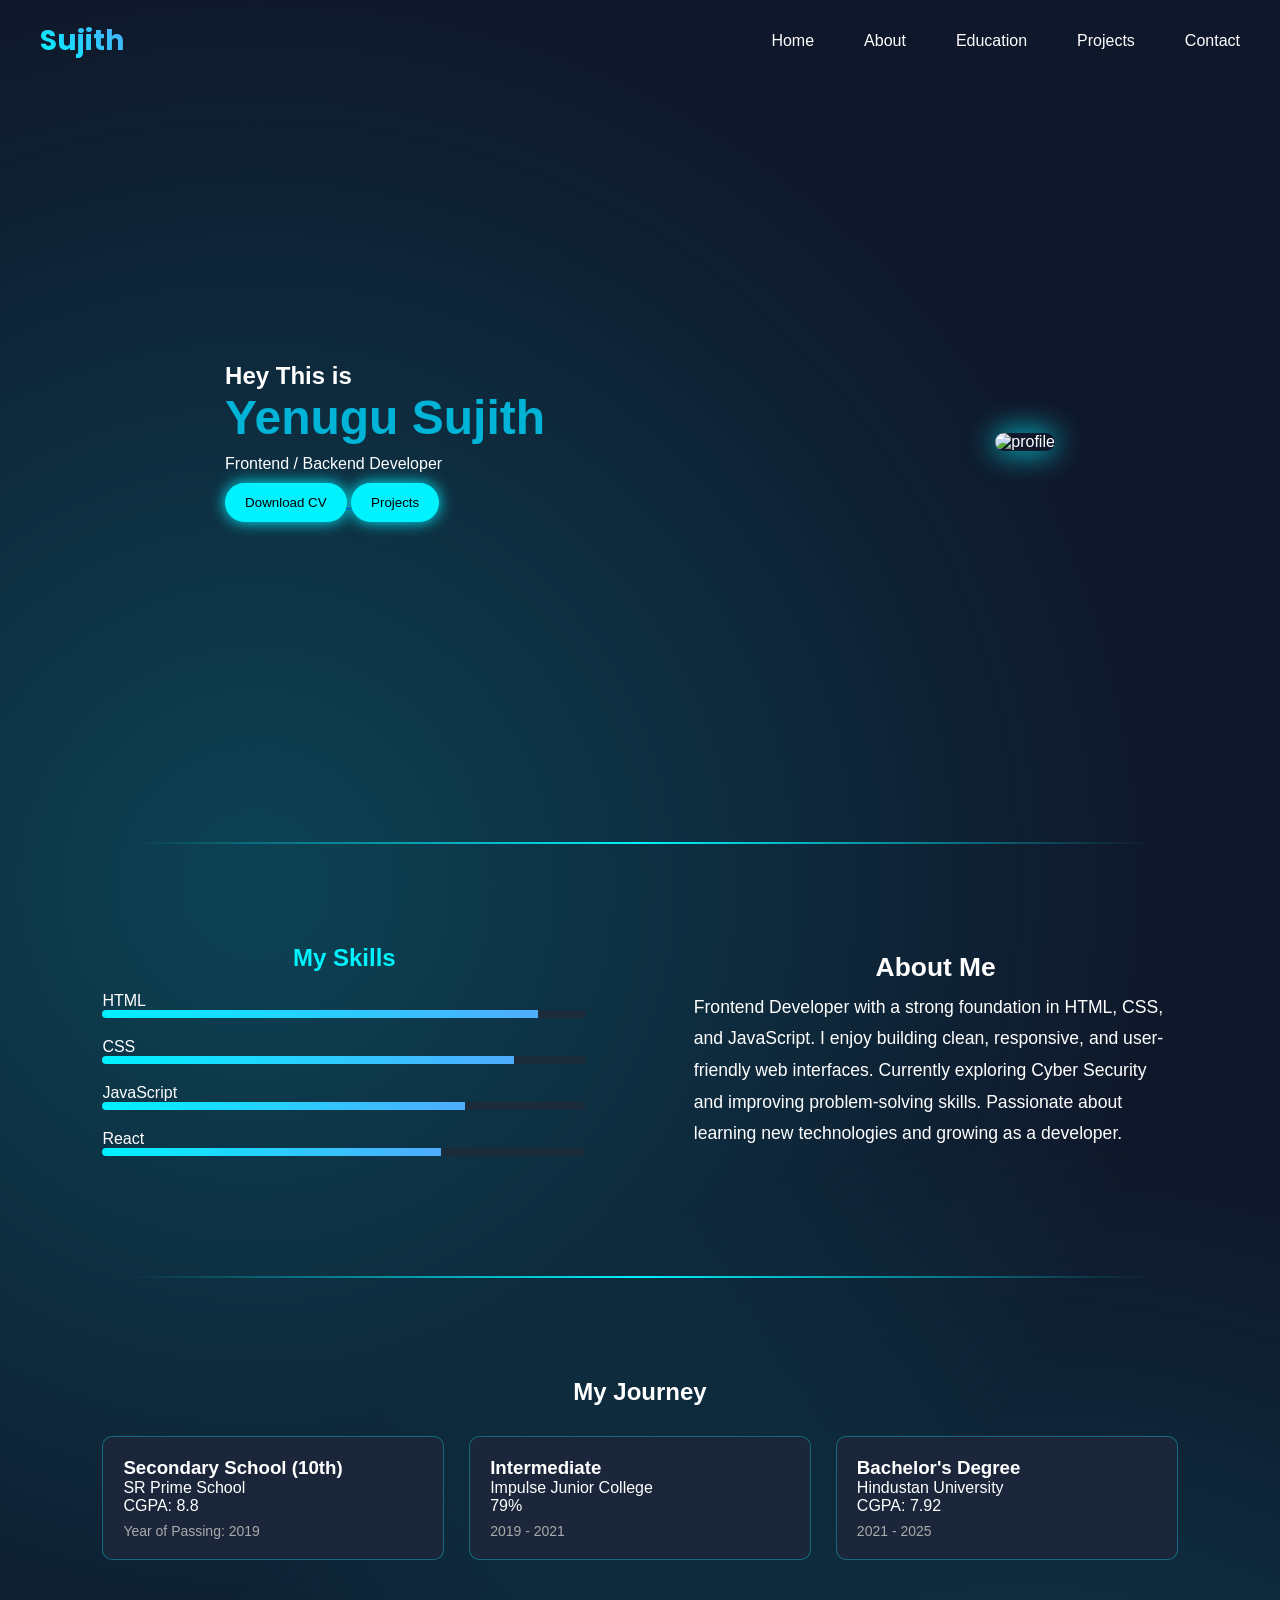
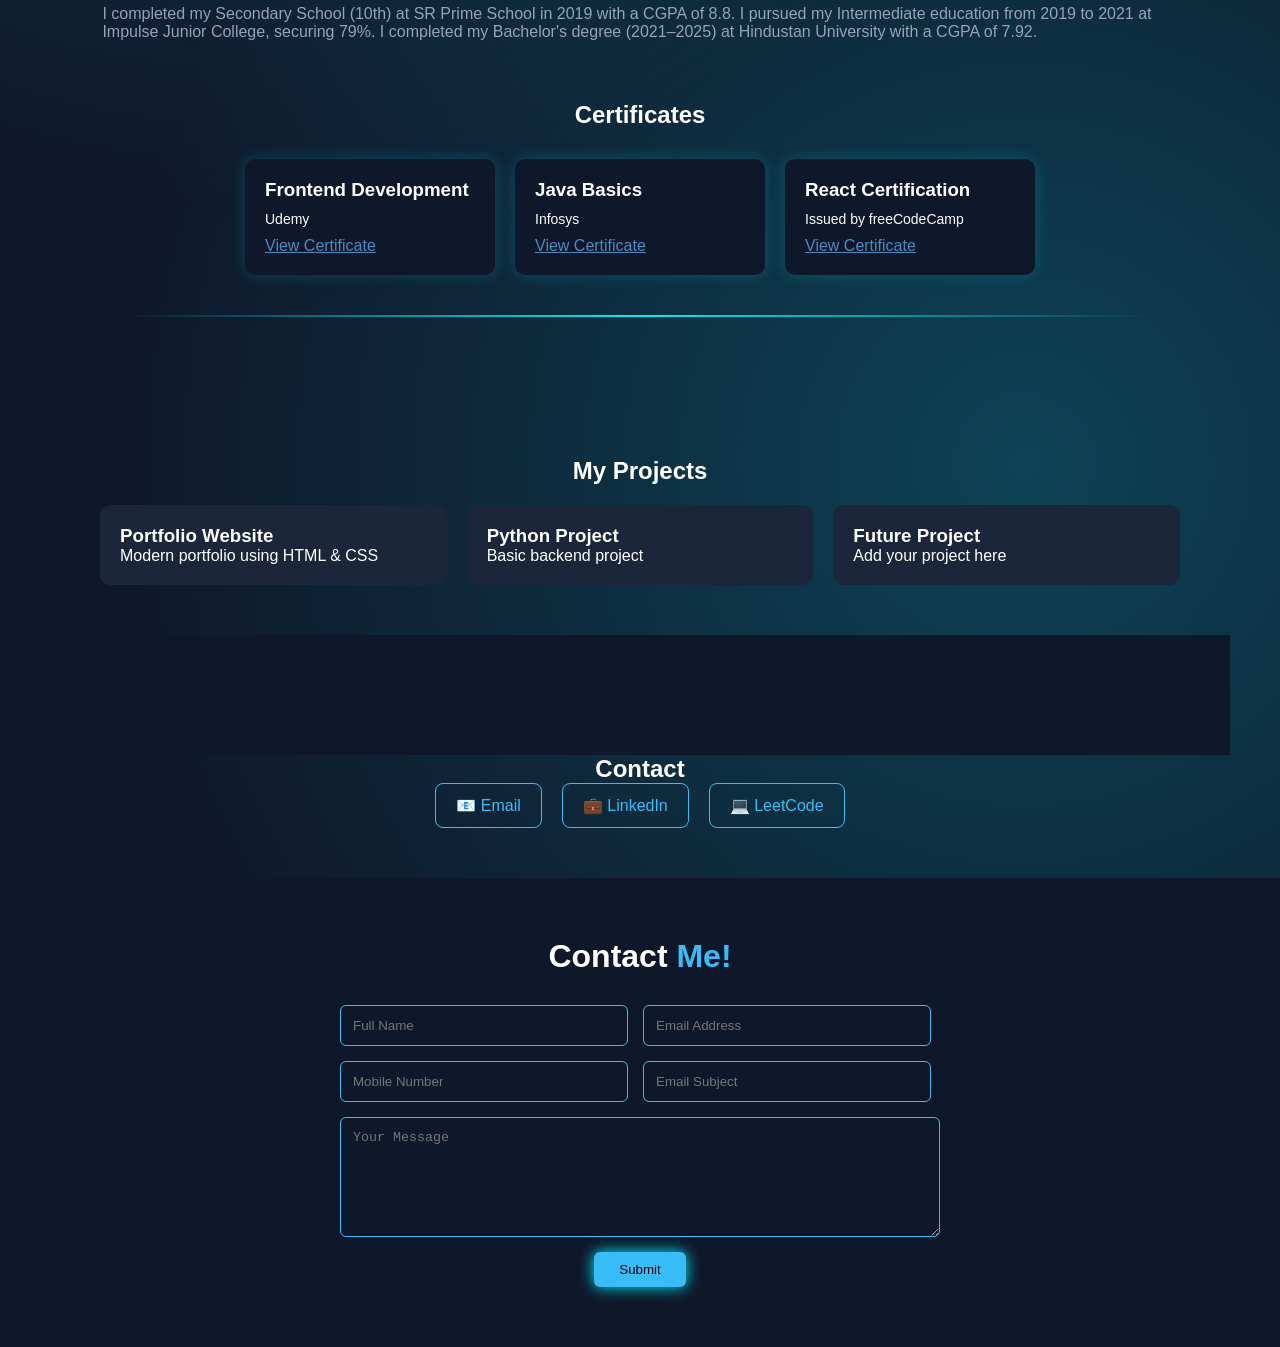
==== index.html @ 051adac3 "Add files via upload" ====
<!DOCTYPE html>
<html lang="en">
<head>

    <meta charset="UTF-8">
    <meta name="viewport" content="width=device-width, initial-scale=1.0">
    <title>Sujith Portfolio</title>
    <link rel="stylesheet" href="style.css">
     <link href="https://fonts.googleapis.com/css2?family=Poppins:wght@700&display=swap" rel="stylesheet">
</head>
<body>

<!-- NAVBAR -->
<nav class="navbar">
    <h2 class="logo-name">Sujith</h2>

    <ul class="nav-links">
        <li><a href="#">Home</a></li>
        <li><a href="#about">About</a></li>
        <li><a href="#Education">Education</a></li>
        <li><a href="#projects">Projects</a></li>
        <li><a href="#contact">Contact</a></li>
    </ul>
</nav>

<!-- HERO -->
<section class="hero">
    <div class="hero-text">
        <h1>Hey This is</h1>
        <h2>Yenugu Sujith</h2>
        <p>Frontend / Backend Developer</p>

         <div class="buttons">
    <a href="resume.pdf" download>
        <button>Download CV</button>
    </a>

    <button class="outline">Projects</button>
</div>
    </div>

    <div class="hero-img">
        <img src="C:\Users\sujit\OneDrive\Pictures\20250624_204222.jpg" alt="profile">
    </div>
</section>

<!-- STATS -->
<hr class="section-line">

<!-- ABOUT -->
<section id="about" class="about">

    <!-- LEFT SIDE (SKILLS) -->
    <div class="skills">
        <h2>My Skills</h2>

        <div class="skill">
            <p>HTML</p>
            <div class="bar"><div class="fill html"></div></div>
        </div>

        <div class="skill">
            <p>CSS</p>
            <div class="bar"><div class="fill css"></div></div>
        </div>

        <div class="skill">
            <p>JavaScript</p>
            <div class="bar"><div class="fill js"></div></div>
        </div>

        <div class="skill">
            <p>React</p>
            <div class="bar"><div class="fill react"></div></div>
        </div>
    </div>

    <!-- RIGHT SIDE (ABOUT) -->
    <div class="about-text">
        <h2>About Me</h2>
        <p>
            Frontend Developer with a strong foundation in HTML, CSS, and JavaScript.
            I enjoy building clean, responsive, and user-friendly web interfaces.
            Currently exploring Cyber Security and improving problem-solving skills.
            Passionate about learning new technologies and growing as a developer.
        </p>
    </div>

</section>

<hr class="section-line">

<!-- ✅ ADD EDUCATION HERE -->
 <section id="Education" class="Education">
</section>
<section class="education">

    <h2>My Journey</h2>

    <div class="edu-container">

        <div class="edu-card">
            <h3>Secondary School (10th)</h3>
            <p>SR Prime School</p>
            <span>CGPA: 8.8</span>
            <small>Year of Passing: 2019</small>
        </div>

        <div class="edu-card">
            <h3>Intermediate</h3>
            <p>Impulse Junior College</p>
            <span>79%</span>
            <small>2019 - 2021</small>
        </div>

        <div class="edu-card">
            <h3>Bachelor's Degree</h3>
            <p>Hindustan University</p>
            <span>CGPA: 7.92</span>
            <small>2021 - 2025</small>
        </div>

    </div>

    <p class="edu-desc">
        I completed my Secondary School (10th) at SR Prime School in 2019 with a CGPA of 8.8.
        I pursued my Intermediate education from 2019 to 2021 at Impulse Junior College, securing 79%.
        I completed my Bachelor's degree (2021–2025) at Hindustan University with a CGPA of 7.92.
    </p>
</section>
<h2>Certificates</h2>

<div class="cert-container">

    <div class="cert-card">
        <h3>Frontend Development</h3>
        <p>Udemy</p>
        <a href="certificates/Python certificate.pdf" target="_blank">View Certificate</a>
    </div>

    <div class="cert-card">
        <h3>Java Basics</h3>
        <p>Infosys</p>
        <a href="certificates/Infosys_Certificate.pdf.jpg" target="_blank">View Certificate</a>
    </div>

    <div class="cert-card">
        <h3>React Certification</h3>
        <p>Issued by freeCodeCamp</p>
        <a href="certificates/react.pdf" target="_blank">View Certificate</a>
    </div>

</div>

<hr class="section-line">

<!-- Projects stays below -->
<section id="projects" class="projects">

<!-- PROJECTS -->
<section id="projects" class="projects">
    <h2>My Projects</h2>

    <div class="project-container">
        <div class="card">
            <h3>Portfolio Website</h3>
            <p>Modern portfolio using HTML & CSS</p>
        </div>

        <div class="card">
            <h3>Python Project</h3>
            <p>Basic backend project</p>
        </div>

        <div class="card">
            <h3>Future Project</h3>
            <p>Add your project here</p>
        </div>
    </div>
</section>

<!-- CONTACT ME -->
 <section id="contact" class="contact"></section>


  <h2>Contact <span></span></h2>

  <div class="contact-links">
    <a href="mailto:sujithyenugu123@gmail.com.com">📧 Email</a>
    <a href="https://www.linkedin.com/in/yenugu-sujith-reddy-133081328" target="_blank">💼 LinkedIn</a>
    <a href="https://leetcode.com/u/sujith110/" target="_blank">💻 LeetCode</a>
  </div>
</section>
<section class="contact me">
  <h2>Contact <span>Me!</span></h2>

  <form class="contact-container" action="https://formsubmit.co/sujithyenugu123@gmail.com" method="POST">
     <input type="hidden" name="_next" value="thankyou.html">
    <input type="text" name="name" placeholder="Full Name" required>
    
    <input type="email" name="email" placeholder="Email Address" required>
    
    <input type="text" name="mobile" placeholder="Mobile Number">
    
    <input type="text" name="subject" placeholder="Email Subject">
    
    <textarea name="message" placeholder="Your Message" required></textarea>
    
    <button type="submit">Submit</button>

</form>
</section>

</body>
</html>
---- style.css ----
/* RESET */
* {
    margin: 0;
    padding: 0;
    box-sizing: border-box;
}

/* BODY */
body {
    font-family: 'Segoe UI', sans-serif;
    background: radial-gradient(circle at 20% 30%, #00f2fe33, transparent 40%),
                radial-gradient(circle at 80% 70%, #00f2fe33, transparent 40%),
                #0f172a;
    color: white;
}

/* NAVBAR */
/* NAVBAR */
.navbar {
    display: flex;
    justify-content: space-between; /* name left, menu right */
    align-items: center;
    padding: 20px 40px;
}

/* NAME STYLE */
.logo-name {
    font-size: 28px;
    font-weight: 700;
    font-family: 'Poppins', sans-serif;

    background: linear-gradient(45deg, #00f2fe, #4facfe);
    -webkit-background-clip: text;
    -webkit-text-fill-color: transparent;

    margin: 0;
}

/* MENU */
.nav-links {
    display: flex;
    list-style: none;
    gap: 30px;
}

.nav-links a {
    color: white;
    text-decoration: none;
}
nav ul {
    display: flex;
    list-style: none;
}

nav ul li {
    margin-left: 20px;
}

nav a {
    color: white;
    text-decoration: none;
}

/* HERO */
.hero {
    display: flex;
    justify-content: space-around;
    align-items: center;
    height: 80vh;
}

.hero-text h1 {
    font-size: 1.5rem;
}

.hero-text h2 {
    font-size: 3rem;
    color: #00b4d8;
}

.hero-text p {
    margin: 10px 0;
}

/* BUTTONS */
button {
    background: #00f2fe;
    border: none;
    padding: 12px 20px;
    color: black;
    border-radius: 25px;
    box-shadow: 0 0 15px #00f2fe;
    cursor: pointer;
    transition: 0.3s;
}

button:hover {
    box-shadow: 0 0 30px #00f2fe;
}
/* IMAGE */
.hero-img img {
  width: 300px;
  height: 300px;
  border-radius: 50%;
  object-fit: cover;
  transition: transform 0.3s ease, box-shadow 0.3s ease;
}

/* when you hover */
.hero-img img:hover {
  transform: scale(1.1);
  box-shadow: 0 15px 40px rgba(0,0,0,0.4);
}
.hero-img img {
    width: 250px;
    border-radius: 20px;
    box-shadow: 0 0 30px #00f2fe;
}
/* STATS */
.section-line {
    width: 80%;
    height: 2px;
    margin: 40px auto;

    border: none;
    background: linear-gradient(to right, transparent, #00f2fe, transparent);
}

/* Section spacing from page */
.stats {
  padding: 0 50px;   /* space from left & right */
  margin-top: 40px;
} 

/* Skills container */
.skills-bar {
  display: flex;
  justify-content: space-between; /* equal spacing */
  align-items: center;
  flex-wrap: wrap; /* responsive */

  background: #1b263b;
  padding: 15px 20px;
  border-radius: 10px;
}

/* Text style */
.skills-bar span {
  color: #aaa;
  font-size: 14px;
  text-transform: uppercase;
  transition: 0.3s;
}

/* Hover effect */
.skills-bar span:hover {
  color: orange;
}
/* ABOUT */
.about {
    width: 100%;
    padding: 60px 8%;

    display: flex;              /* IMPORTANT */
    justify-content: space-between;
    align-items: flex-start;
    gap: 50px;
}

.about-text {
    width: 45%;                /* instead of 100% */
    line-height: 1.8;
    font-size: 1.1rem;
    text-align: left;          /* better for readability */
}
.skills {
    width: 45%;
}

.skills h2 {
    margin-bottom: 20px;
    color: #00f2fe;
}

.skill {
    margin-bottom: 20px;
}

.bar {
    width: 100%;
    height: 8px;
    background: #1c2b3a;
    border-radius: 10px;
    overflow: hidden;
}

.fill {
    height: 100%;
    background: linear-gradient(90deg, #00f2fe, #4facfe);
}

/* levels */
.html { width: 90%; }
.css { width: 85%; }
.js { width: 75%; }
.react { width: 70%; }
/*education*/
.education {
    padding: 60px 8%;
}

.edu-container {
  display: flex;
  gap: 25px;   /* space between cards */
  flex-wrap: wrap;
}

.edu-card {
    flex: 1;
    min-width: 250px;
    background: #1b263b;
    padding: 20px;
    border-radius: 10px;
    border: 1px solid #00f2fe55;
}
.edu-card small {
    display: block;
    margin-top: 8px;
    color: #aaa;
    font-size: 14px;
}
.edu-card {
  margin-bottom: 20px;
}
.edu-container + p {
  margin-top: 25px;
  color: #94a3b8;
}
.education h2 {
  text-align: center;
  margin-bottom: 30px; /* space between heading and boxes */
}

/* certificates8*/
.cert-container {
    display: flex;
    justify-content: center;   /* CENTER cards */
    gap: 20px;
    margin-top: 30px;
    flex-wrap: wrap;
}
.certificates h2 {
    text-align: center;
}
h2 {
    text-align: center;
}

.cert-card {
    background: #0f172a;
    padding: 20px;
    border-radius: 10px;
    width: 250px;
    box-shadow: 0 0 15px rgba(0, 242, 254, 0.2);
    transition: 0.3s;
}

.cert-card:hover {
    transform: translateY(-5px);
    box-shadow: 0 0 25px #00f2fe;
}

.cert-card h3 {
    margin-bottom: 10px;
}

.cert-card p {
    font-size: 14px;
    margin-bottom: 10px;
}

.cert-card a {
    color: #5aa9e6;
    opacity: 0.8;
    transition: 0.3s;
}

.cert-card a:hover {
    opacity: 1;
    color: #00f2fe;
}


/* PROJECTS */
.projects {
    padding: 50px;
}

.project-container {
    display: flex;
    gap: 20px;
    margin-top: 20px;
}

.card {
    background: #1b263b;
    padding: 20px;
    border-radius: 10px;
    flex: 1;
    transition: 0.3s;
}

.card:hover {
    transform: translateY(-10px);
}

/* CONTACT */
.contact {
  padding: 60px 8%;
  text-align: center;
  background: #0f172a;
}

.contact h2 {
  font-size: 32px;
  margin-bottom: 30px;
  color: #fff;
}

.contact h2 span {
  color: #38bdf8;
}

.contact-container {
  max-width: 600px;
  margin: auto;
  display: flex;
  flex-wrap: wrap;
  gap: 15px;
}

.contact-container input {
  width: 48%;
  padding: 12px;
  background: transparent;
  border: 1px solid #38bdf8;
  border-radius: 6px;
  color: #fff;
}

.contact-container textarea {
  width: 100%;
  height: 120px;
  padding: 12px;
  background: transparent;
  border: 1px solid #38bdf8;
  border-radius: 6px;
  color: #fff;
}

.contact-container button {
  margin: auto;
  padding: 10px 25px;
  background: #38bdf8;
  border: none;
  border-radius: 6px;
  color: #000;
  cursor: pointer;
  transition: 0.3s;
}

.contact-container button:hover {
  background: #0ea5e9;
}
.contact {
  text-align: center;
  padding: 60px 8%;
  background: #0f172a;
}

.contact h2 {
  color: white;
  margin-bottom: 30px;
}

.contact h2 span {
  color: #38bdf8;
}

.contact-links {
  display: flex;
  justify-content: center;
  gap: 20px;
}

.contact-links a {
  text-decoration: none;
  color: #38bdf8;
  border: 1px solid #38bdf8;
  padding: 12px 20px;
  border-radius: 8px;
  transition: 0.3s;
}

.contact-links a:hover {
  background: #38bdf8;
  color: #000;
}
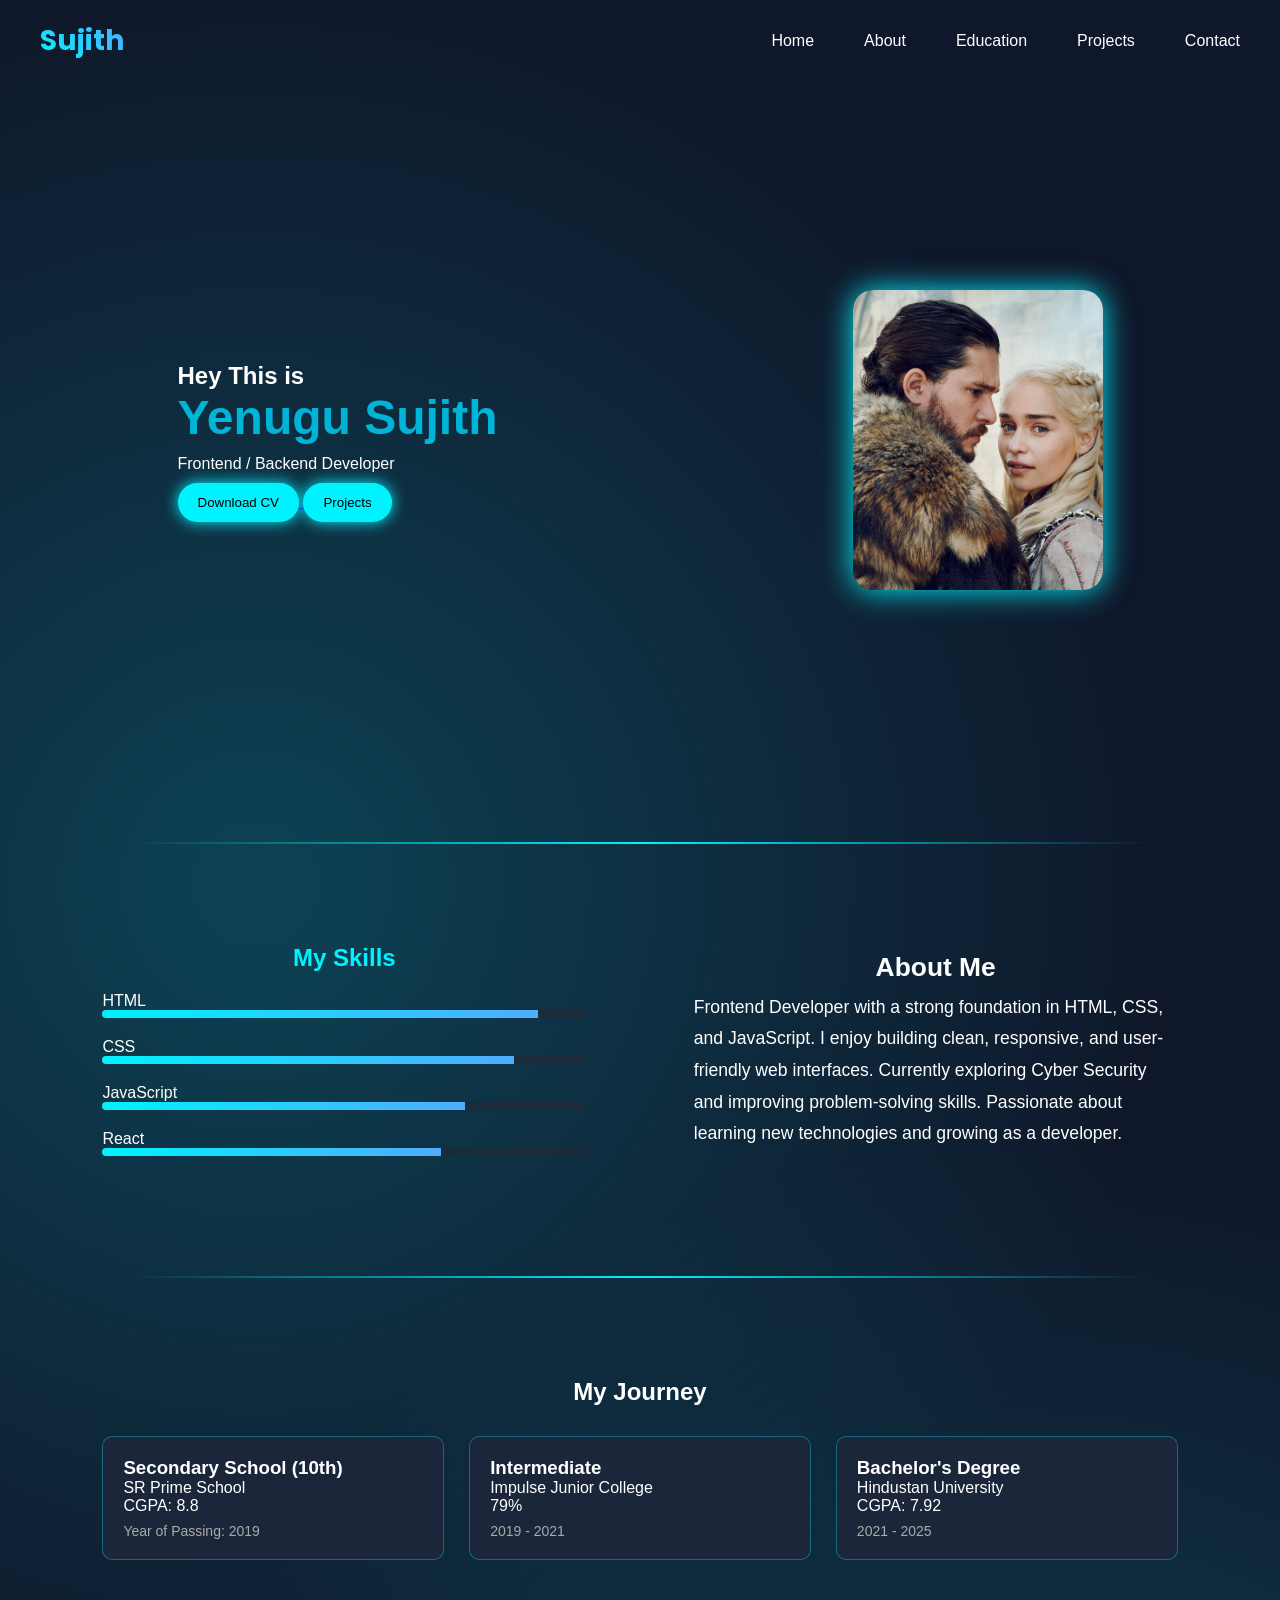
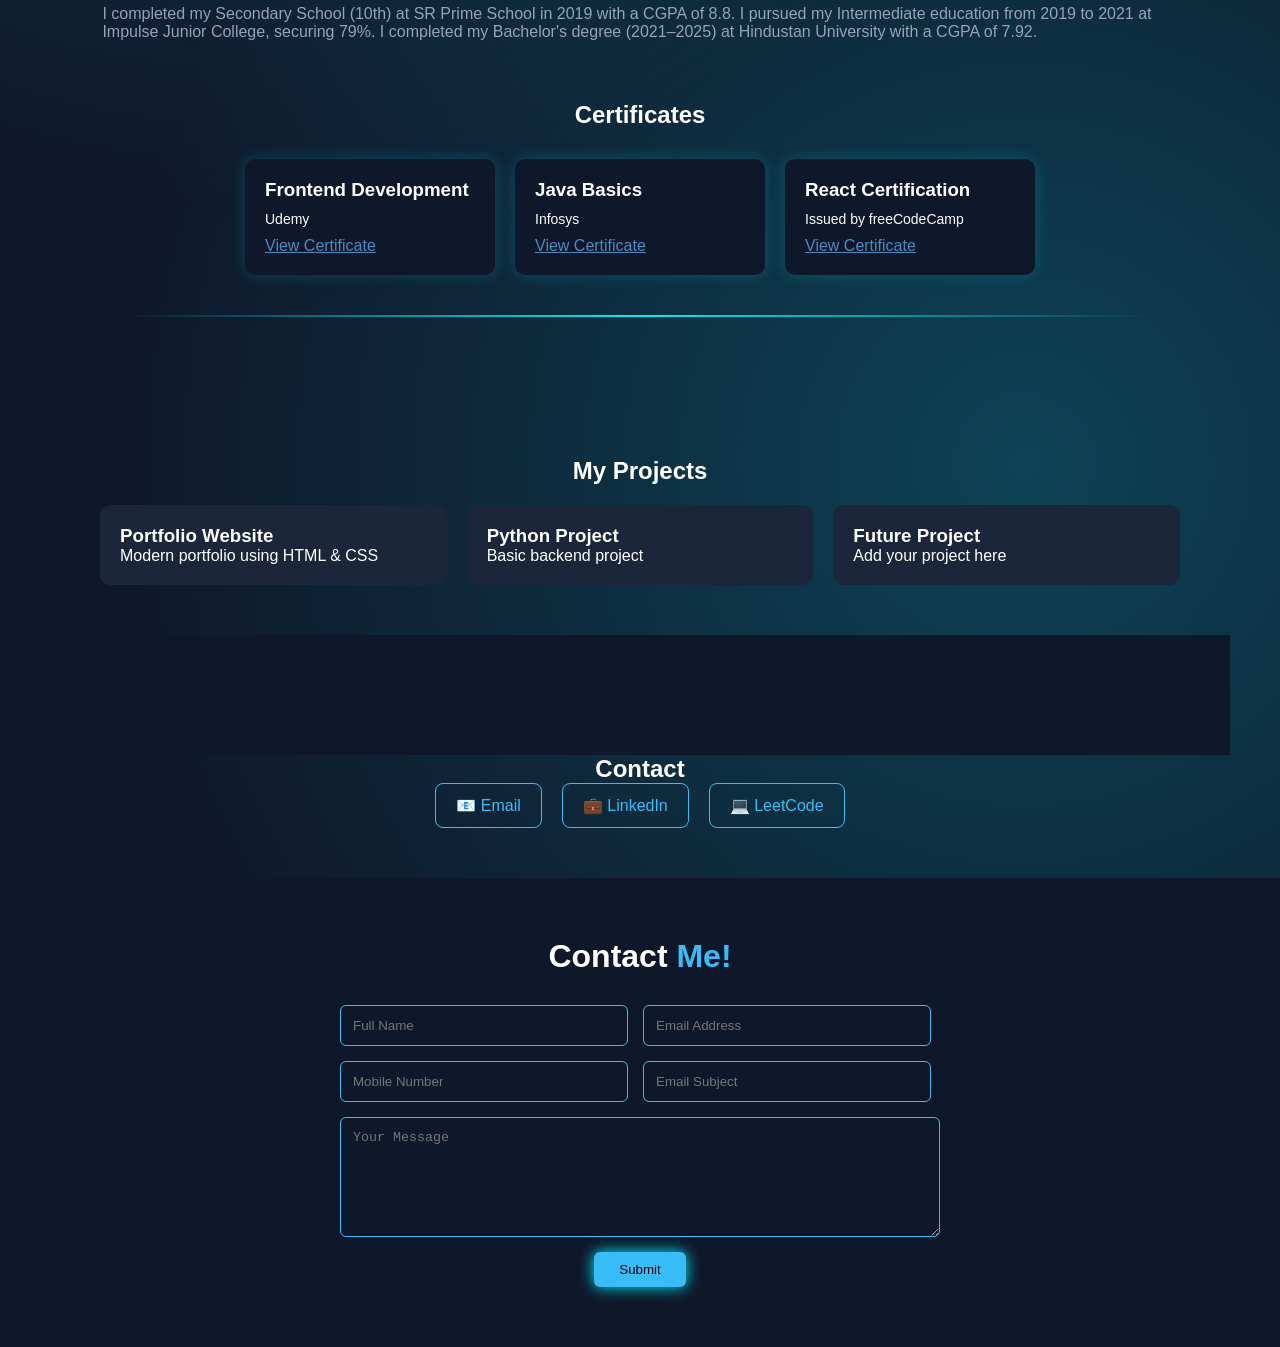
==== commit 60249b18: "Update index.html" ====
--- a/index.html
+++ b/index.html
@@ -40,7 +40,7 @@
     </div>
 
     <div class="hero-img">
-        <img src="C:\Users\sujit\OneDrive\Pictures\20250624_204222.jpg" alt="profile">
+        <img src="image/profile.jpg" alt="profile">
     </div>
 </section>
 
@@ -212,4 +212,4 @@
 </section>
 
 </body>
-</html>+</html>
